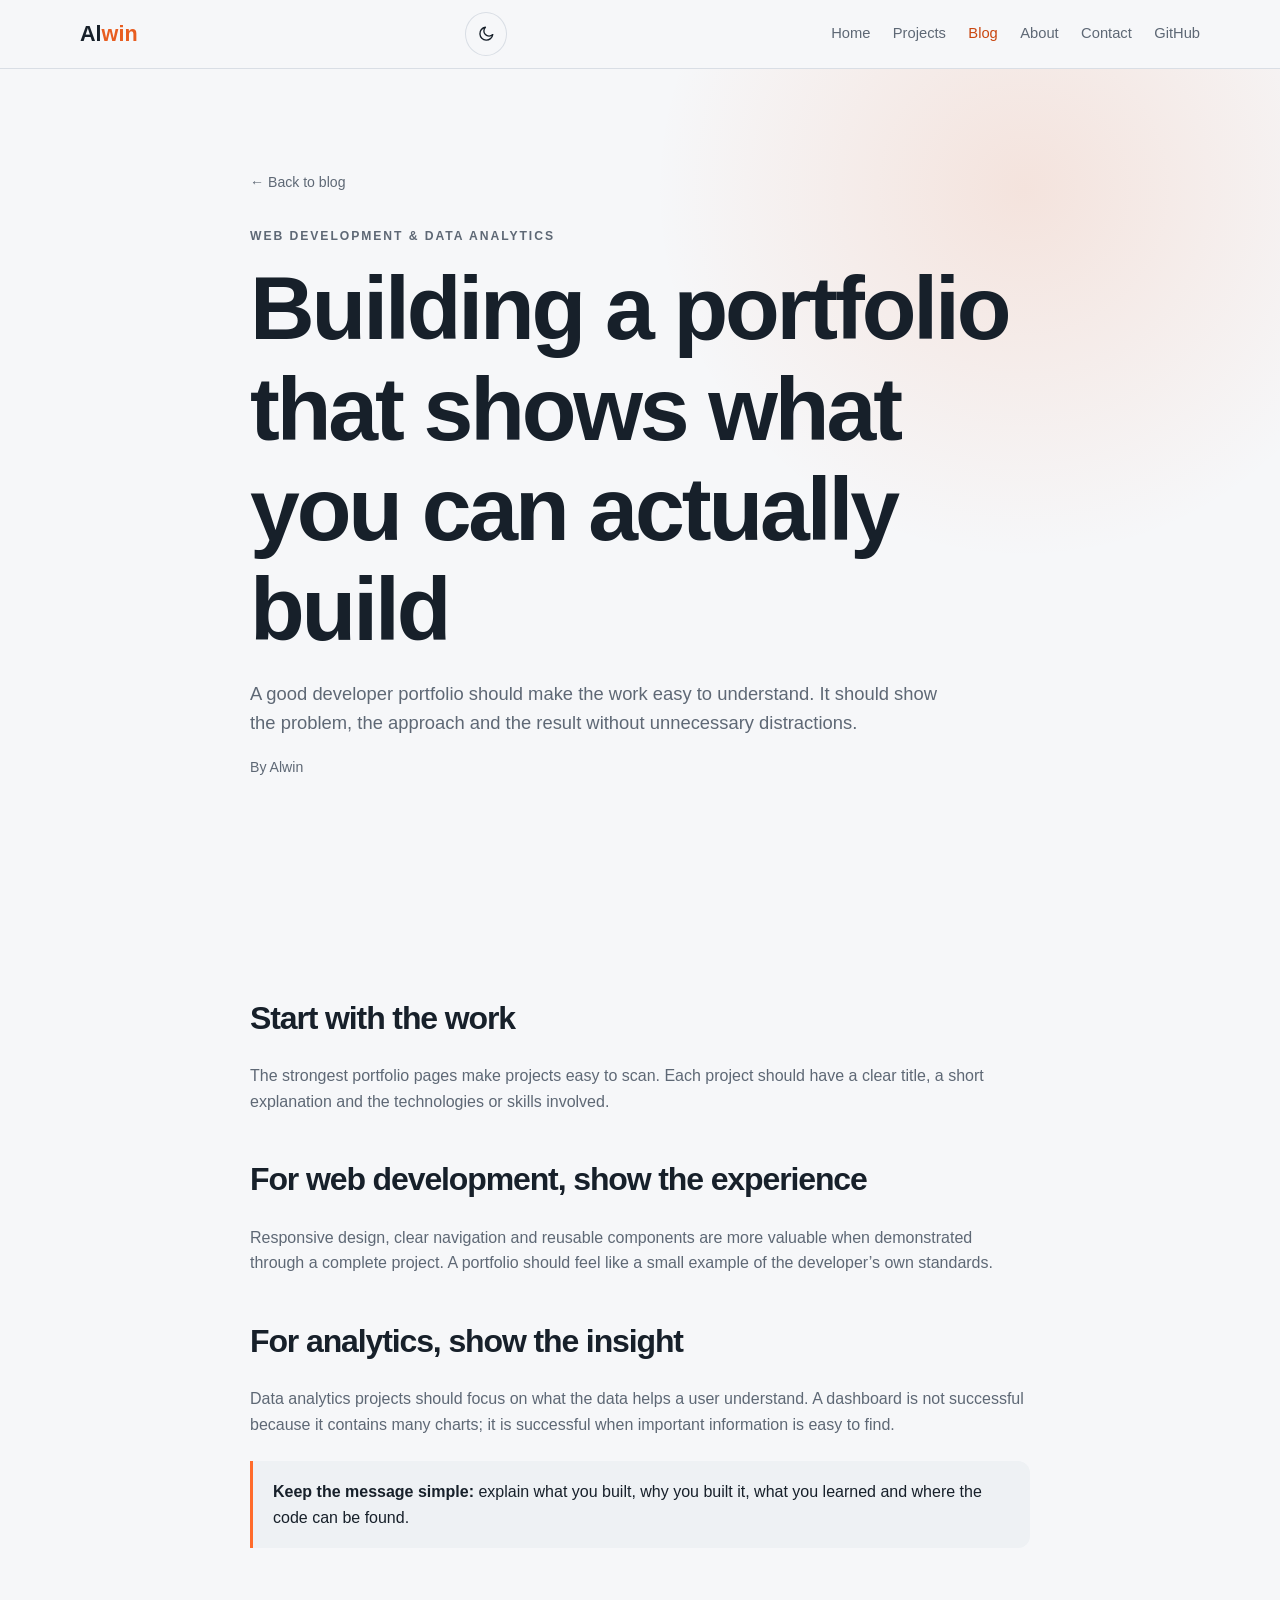
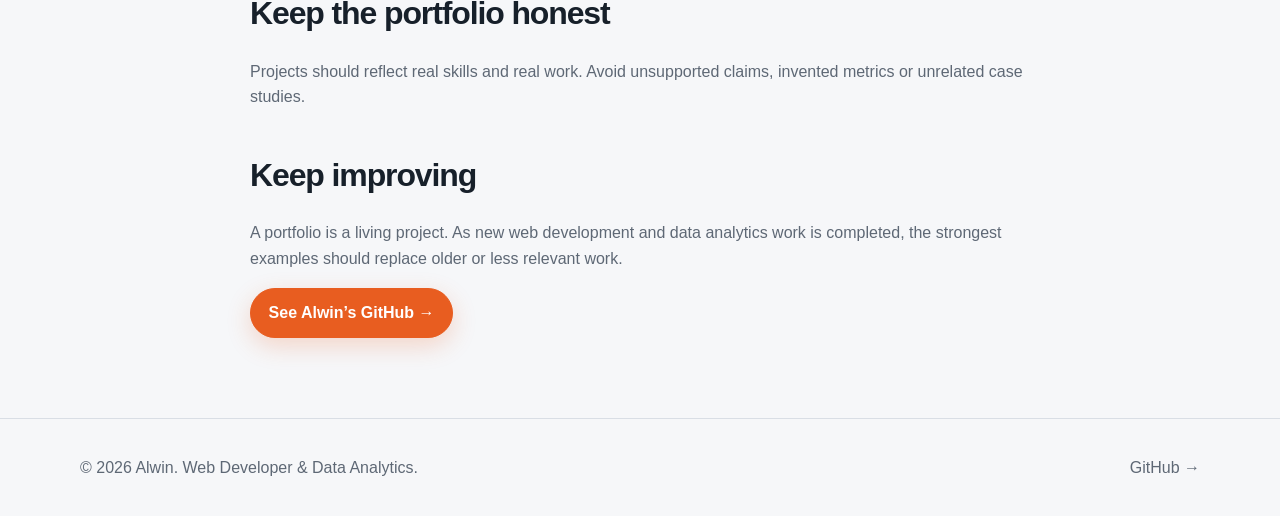
==== blog-article.html @ d564f794 "new files to upload" ====
<!doctype html><html lang="en"><head><meta charset="utf-8"><meta name="viewport" content="width=device-width,initial-scale=1"><meta name="description" content="Building a Portfolio — Alwin — Alwin, Web Developer & Data Analytics"><title>Building a Portfolio — Alwin — Alwin</title><style>*{box-sizing:border-box}html{scroll-behavior:smooth}body{margin:0;font-family:Arial,Helvetica,sans-serif;background:#0b0d10;color:#f4f4f5;line-height:1.6}a{color:inherit;text-decoration:none} .container{width:min(1120px,92%);margin:auto}.nav{position:sticky;top:0;z-index:20;background:rgba(11,13,16,.96);border-bottom:1px solid #20242a}.nav-inner{height:68px;display:flex;align-items:center;justify-content:space-between}.logo{font-weight:800;font-size:1.35rem}.logo span,.eyebrow{color:#ff6b2b}.nav-links{display:flex;gap:1.4rem;font-size:.92rem;color:#b8bdc7}.nav-links a:hover,.nav-links .active{color:#ff8f5c}.btn{display:inline-flex;align-items:center;justify-content:center;gap:.45rem;border-radius:999px;padding:.7rem 1.1rem;font-weight:700;border:1px solid #303640}.btn-primary{background:#ff6b2b;color:#fff;border-color:#ff6b2b}.btn-primary:hover{background:#ff8f5c}.btn-ghost:hover{border-color:#ff6b2b;color:#ff8f5c}.hero{padding:100px 0 80px;background:radial-gradient(circle at 80% 15%,rgba(255,107,43,.14),transparent 30%)}.eyebrow{text-transform:uppercase;letter-spacing:.16em;font-size:.76rem;font-weight:800}h1,h2,h3{line-height:1.12;letter-spacing:-.035em}h1{font-size:clamp(2.8rem,7vw,5.8rem);max-width:900px;margin:.6rem 0 1.2rem}h2{font-size:clamp(2rem,4vw,3.3rem)}h3{font-size:1.25rem}.lead{font-size:1.15rem;color:#aeb4be;max-width:700px}.section{padding:80px 0}.section-alt{background:#111419}.grid{display:grid;gap:1.2rem}.grid-2{grid-template-columns:repeat(2,minmax(0,1fr))}.grid-3{grid-template-columns:repeat(3,minmax(0,1fr))}.card{background:#12161b;border:1px solid #252b33;border-radius:18px;padding:24px}.card:hover{border-color:#ff6b2b}.tags{display:flex;flex-wrap:wrap;gap:.45rem;margin:1rem 0}.tag{font-size:.76rem;color:#c7cbd2;background:#1a1f26;border:1px solid #2b323b;padding:.35rem .65rem;border-radius:999px}.project-card{padding:0;overflow:hidden}.project-card .content{padding:22px}.project-art{height:190px;background:linear-gradient(135deg,#171b21,#242a33);display:flex;align-items:center;justify-content:center;color:#ff8f5c;font-weight:800;letter-spacing:.08em;text-transform:uppercase}.muted{color:#9299a4}.small{font-size:.88rem}.two-col{display:grid;grid-template-columns:1.2fr .8fr;gap:2rem}.kpis{display:grid;grid-template-columns:repeat(3,1fr);gap:1rem}.kpi{padding:18px;border-left:3px solid #ff6b2b;background:#171b21;border-radius:10px}.kpi strong{display:block;font-size:1.7rem}.article{max-width:780px;margin:auto}.article h2{font-size:2rem;margin-top:3rem}.article p,.article li{color:#b7bdc6}.article li{margin:.5rem 0}.callout{border-left:3px solid #ff6b2b;background:#171b21;padding:18px 20px;border-radius:0 12px 12px 0;margin:1.5rem 0}footer{padding:36px 0;border-top:1px solid #20242a;color:#8f96a1}.footer-inner{display:flex;justify-content:space-between;gap:1rem;align-items:center}.mobile-only{display:none}@media(max-width:800px){.nav-links{display:none}.mobile-only{display:inline-flex}.grid-2,.grid-3,.two-col{grid-template-columns:1fr}.kpis{grid-template-columns:1fr}.hero{padding:75px 0 55px}.section{padding:60px 0}.footer-inner{flex-direction:column;align-items:flex-start}}
:root{
  --bg:#f6f7f9;
  --surface:#ffffff;
  --surface-2:#eef1f4;
  --text:#17202a;
  --muted:#5e6875;
  --border:#d9dee5;
  --nav:rgba(246,247,249,.94);
  --accent:#e85d20;
  --accent-strong:#c9460f;
  --accent-soft:#fff1ea;
  --shadow:0 18px 50px rgba(20,30,40,.08);
}
html[data-theme="dark"]{
  --bg:#0b0d10;
  --surface:#12161b;
  --surface-2:#171b21;
  --text:#f4f4f5;
  --muted:#9299a4;
  --border:#252b33;
  --nav:rgba(11,13,16,.94);
  --accent:#ff6b2b;
  --accent-strong:#ff8f5c;
  --accent-soft:rgba(255,107,43,.12);
  --shadow:0 20px 60px rgba(0,0,0,.28);
}
body{background:var(--bg);color:var(--text);}
.nav{background:var(--nav);border-bottom-color:var(--border);backdrop-filter:blur(14px);}
.nav-links{color:var(--muted);}
.nav-links a:hover,.nav-links .active{color:var(--accent-strong);}
.logo span,.eyebrow{color:var(--accent);}
.btn{background:transparent;color:var(--text);border-color:var(--border);transition:all .2s ease;}
.btn-primary{background:var(--accent);color:#fff;border-color:var(--accent);box-shadow:0 8px 24px color-mix(in srgb,var(--accent) 22%,transparent);}
.btn-primary:hover{background:var(--accent-strong);border-color:var(--accent-strong);transform:translateY(-1px);}
.btn-ghost:hover{border-color:var(--accent);color:var(--accent-strong);background:var(--accent-soft);}
.hero{background:radial-gradient(circle at 80% 15%,color-mix(in srgb,var(--accent) 13%,transparent),transparent 30%);}
.section-alt{background:var(--surface-2);}
.card{background:var(--surface);border-color:var(--border);box-shadow:var(--shadow);}
.card:hover{border-color:var(--accent);}
.tag{color:var(--muted);background:var(--surface-2);border-color:var(--border);}
.project-art{background:linear-gradient(135deg,var(--surface-2),var(--surface));color:var(--accent-strong);border-bottom:1px solid var(--border);}
.muted,.article p,.article li{color:var(--muted);}
.kpi,.callout{background:var(--surface-2);}
footer{border-top-color:var(--border);color:var(--muted);}
.theme-toggle{width:42px;height:42px;padding:0;border-radius:50%;display:inline-flex;align-items:center;justify-content:center;margin-left:.2rem;position:relative;}
.theme-toggle svg{width:18px;height:18px;transition:transform .25s ease,opacity .2s ease;}
.theme-toggle:hover svg{transform:rotate(12deg) scale(1.05);}
.theme-toggle .sun{display:none;}
html[data-theme="dark"] .theme-toggle .sun{display:block;}
html[data-theme="dark"] .theme-toggle .moon{display:none;}
html[data-theme="light"] .theme-toggle .moon{display:block;}
@media(max-width:800px){.theme-toggle{margin-left:auto;margin-right:.4rem;}}

/* Responsive layout enhancements */
img,svg,video,canvas{max-width:100%;height:auto}
button,input,textarea,select{font:inherit}
body{overflow-x:hidden}
.container{width:min(1120px,calc(100% - 48px))}
.nav-inner{gap:.75rem}
.nav-links{align-items:center;flex-wrap:wrap}
.hero .container,.section .container{min-width:0}
.card{min-width:0}
.project-art{min-height:160px}
.article{width:min(780px,100%)}
.article pre,.article table{max-width:100%;overflow:auto}

@media (max-width:1100px){
  .container{width:min(100% - 40px,1000px)}
  .nav-links{gap:1rem}
  .hero{padding:88px 0 68px}
  .section{padding:68px 0}
  h1{font-size:clamp(2.6rem,7vw,5rem)}
  h2{font-size:clamp(1.9rem,4.5vw,3rem)}
}

@media (max-width:900px){
  .container{width:min(100% - 32px,760px)}
  .nav-inner{height:64px}
  .nav-links{display:none}
  .mobile-only{display:inline-flex}
  .theme-toggle{margin-left:auto}
  .hero{padding:76px 0 58px}
  .section{padding:56px 0}
  .grid-3,.grid-2,.two-col{grid-template-columns:1fr}
  .kpis{grid-template-columns:repeat(2,minmax(0,1fr))}
  .footer-inner{flex-direction:column;align-items:flex-start}
  .article h2{font-size:1.75rem}
}

@media (max-width:640px){
  .container{width:calc(100% - 28px)}
  .nav-inner{height:60px}
  .logo{font-size:1.2rem}
  .theme-toggle{width:40px;height:40px}
  .mobile-only{padding:.58rem .8rem}
  .hero{padding:62px 0 46px;background:radial-gradient(circle at 85% 8%,color-mix(in srgb,var(--accent) 12%,transparent),transparent 34%)}
  h1{font-size:clamp(2.15rem,11vw,3.5rem);line-height:1.04}
  h2{font-size:clamp(1.75rem,8vw,2.5rem)}
  h3{font-size:1.12rem}
  .lead{font-size:1rem;line-height:1.65}
  .section{padding:48px 0}
  .card{padding:20px;border-radius:15px}
  .project-card{padding:0}
  .project-card .content{padding:18px}
  .project-art{height:150px;min-height:150px}
  .kpis{grid-template-columns:1fr}
  .kpi{padding:15px}
  .kpi strong{font-size:1.45rem}
  .tags{gap:.35rem}
  .tag{font-size:.72rem;padding:.32rem .55rem}
  .article h2{font-size:1.55rem;margin-top:2.25rem}
  .article p,.article li{font-size:.97rem}
  .btn{width:100%;min-height:46px}
  main a.btn{max-width:100%}
  .hero .container > div[style*="display:flex"]{flex-direction:column;align-items:stretch}
  footer{padding:28px 0}
  .footer-inner{gap:.55rem;font-size:.86rem}
  [data-menu]{width:calc(100% - 28px)!important;margin:0 auto;padding-top:10px!important}
  [data-menu] a{padding:.35rem 0}
}

@media (max-width:420px){
  .container{width:calc(100% - 22px)}
  .hero{padding-top:52px}
  h1{font-size:2.05rem}
  h2{font-size:1.7rem}
  .section{padding:42px 0}
  .card{padding:17px}
  .project-card .content{padding:16px}
  .btn{font-size:.92rem;padding:.65rem .9rem}
  .theme-toggle{width:38px;height:38px}
  .mobile-only{font-size:.86rem}
}


/* Final responsive pass */
html{font-size:16px}
body{min-width:320px}
.container{max-width:1120px}
.nav-inner{flex-wrap:nowrap}
.nav-links a,.btn,.mobile-only,.theme-toggle{touch-action:manipulation}
button,.btn{min-height:44px}
h1,h2,h3,p,a,span{overflow-wrap:anywhere}
.project-art{width:100%}
.grid > *{min-width:0}
.two-col > *, .kpis > *{min-width:0}
.article img{display:block;width:100%;height:auto;border-radius:14px}
@media (max-width:900px){
  .nav-inner{position:relative}
  .nav-links{display:none}
  .mobile-only{display:inline-flex;align-items:center;justify-content:center}
  [data-menu][hidden]{display:none!important}
  [data-menu]:not([hidden]){display:flex!important}
}
@media (max-width:640px){
  .nav-inner{gap:.5rem}
  .nav-inner .theme-toggle{margin-left:auto}
  .mobile-only{min-width:64px}
  [data-menu]{border-top:1px solid var(--border);display:flex;align-items:center}
  [data-menu] a{font-size:.95rem;min-height:42px;display:inline-flex;align-items:center}
  .hero .container>div[style*="display:flex"]{gap:.65rem!important}
  .hero .container>div[style*="display:flex"] .btn{width:100%;}
  .section .grid,.section-alt .grid{gap:1rem}
  .lead{max-width:none}
}
@media (min-width:901px){
  [data-menu]{display:none!important}
}
@media (prefers-reduced-motion:reduce){
  *,*::before,*::after{scroll-behavior:auto!important;transition:none!important;animation:none!important}
}

</style></head><body>
<header class="nav"><div class="container nav-inner"><a class="logo" href="index.html">Al<span>win</span></a><button class="btn btn-ghost theme-toggle" data-theme-toggle type="button" aria-label="Switch to dark theme" title="Switch theme"><svg class="moon" viewBox="0 0 24 24" fill="none" stroke="currentColor" stroke-width="1.8" aria-hidden="true"><path stroke-linecap="round" stroke-linejoin="round" d="M21 12.8A8.6 8.6 0 1111.2 3 6.8 6.8 0 0021 12.8z"/></svg><svg class="sun" viewBox="0 0 24 24" fill="none" stroke="currentColor" stroke-width="1.8" aria-hidden="true"><circle cx="12" cy="12" r="3.5"/><path stroke-linecap="round" d="M12 2.5v2M12 19.5v2M4.6 4.6L6 6M18 18l1.4 1.4M2.5 12h2M19.5 12h2M4.6 19.4L6 18M18 6l1.4-1.4"/></svg></button><button class="btn btn-ghost mobile-only" data-menu-toggle type="button" aria-controls="mobile-menu" aria-expanded="false">Menu</button><nav class="nav-links"><a class="" href="index.html">Home</a><a class="" href="projects.html">Projects</a><a class="active" href="blog.html">Blog</a><a href="index.html#about">About</a><a href="index.html#contact">Contact</a><a href="https://github.com/alwin-codexstar" target="_blank" rel="noopener noreferrer">GitHub</a></nav></div><nav class="container" id="mobile-menu" data-menu hidden style="padding:12px 0 18px;gap:1rem;flex-wrap:wrap"><a href="index.html">Home</a><a href="projects.html">Projects</a><a href="blog.html">Blog</a><a href="index.html#about">About</a><a href="index.html#contact">Contact</a><a href="https://github.com/alwin-codexstar" target="_blank" rel="noopener noreferrer">GitHub</a></nav></header>
<main><section class="hero"><div class="container article"><a class="small muted" href="blog.html">← Back to blog</a><p class="eyebrow" style="margin-top:2rem">Web Development & Data Analytics</p><h1>Building a portfolio that shows what you can actually build</h1><p class="lead">A good developer portfolio should make the work easy to understand. It should show the problem, the approach and the result without unnecessary distractions.</p><p class="small muted">By Alwin</p></div></section><section class="section"><article class="article"><h2>Start with the work</h2><p>The strongest portfolio pages make projects easy to scan. Each project should have a clear title, a short explanation and the technologies or skills involved.</p><h2>For web development, show the experience</h2><p>Responsive design, clear navigation and reusable components are more valuable when demonstrated through a complete project. A portfolio should feel like a small example of the developer’s own standards.</p><h2>For analytics, show the insight</h2><p>Data analytics projects should focus on what the data helps a user understand. A dashboard is not successful because it contains many charts; it is successful when important information is easy to find.</p><div class="callout"><strong>Keep the message simple:</strong> explain what you built, why you built it, what you learned and where the code can be found.</div><h2>Keep the portfolio honest</h2><p>Projects should reflect real skills and real work. Avoid unsupported claims, invented metrics or unrelated case studies.</p><h2>Keep improving</h2><p>A portfolio is a living project. As new web development and data analytics work is completed, the strongest examples should replace older or less relevant work.</p><a class="btn btn-primary" href="https://github.com/alwin-codexstar" target="_blank" rel="noopener noreferrer">See Alwin’s GitHub →</a></article></section></main><footer><div class="container footer-inner"><span>© <span data-year></span> Alwin. Web Developer &amp; Data Analytics.</span><a href="https://github.com/alwin-codexstar" target="_blank" rel="noopener noreferrer">GitHub →</a></div></footer><script>document.addEventListener('DOMContentLoaded',()=>{const root=document.documentElement;const saved=localStorage.getItem('alwin-theme');const initial=saved||'light';root.setAttribute('data-theme',initial);const t=document.querySelector('[data-theme-toggle]');const setTheme=theme=>{root.setAttribute('data-theme',theme);localStorage.setItem('alwin-theme',theme);if(t){const dark=theme==='dark';t.setAttribute('aria-label',dark?'Switch to light theme':'Switch to dark theme');t.setAttribute('title',dark?'Switch to light theme':'Switch to dark theme');}};if(t)t.addEventListener('click',()=>setTheme(root.getAttribute('data-theme')==='dark'?'light':'dark'));const m=document.querySelector('[data-menu]'),b=document.querySelector('[data-menu-toggle]');if(m&&b){b.setAttribute('aria-expanded','false');b.addEventListener('click',()=>{m.hidden=!m.hidden;b.setAttribute('aria-expanded',String(!m.hidden));});m.querySelectorAll('a').forEach(link=>link.addEventListener('click',()=>{m.hidden=true;b.setAttribute('aria-expanded','false');}));}document.querySelectorAll('[data-year]').forEach(e=>e.textContent=new Date().getFullYear());});</script></body></html>
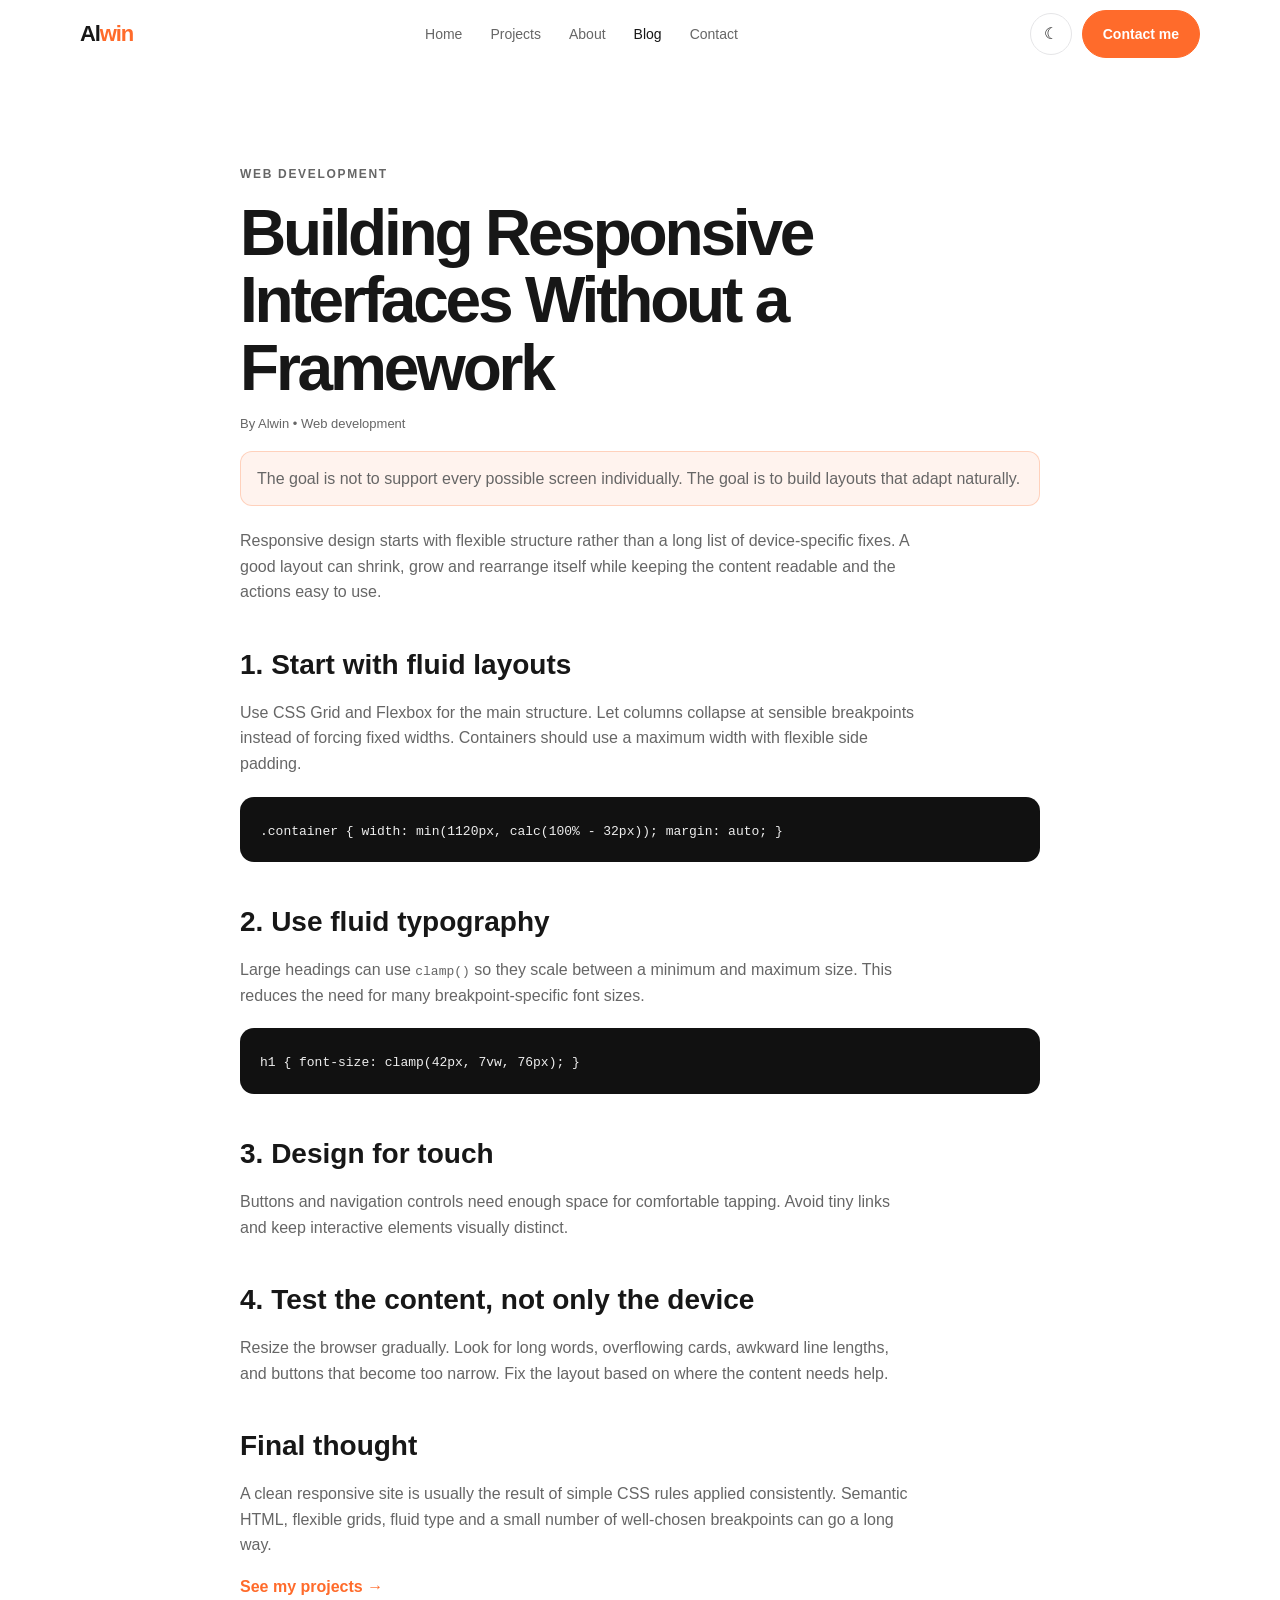
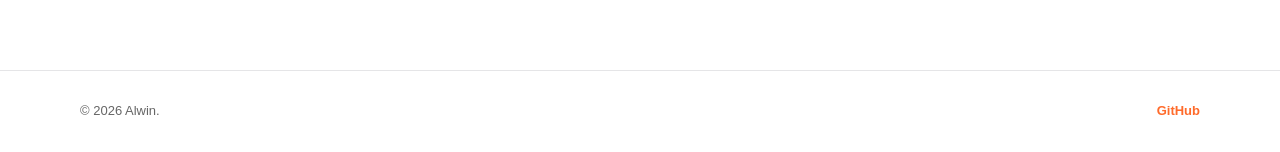
==== commit 8b763540: "replace existing files" ====
--- a/blog-article.html
+++ b/blog-article.html
@@ -1,176 +1 @@
-<!doctype html><html lang="en"><head><meta charset="utf-8"><meta name="viewport" content="width=device-width,initial-scale=1"><meta name="description" content="Building a Portfolio — Alwin — Alwin, Web Developer & Data Analytics"><title>Building a Portfolio — Alwin — Alwin</title><style>*{box-sizing:border-box}html{scroll-behavior:smooth}body{margin:0;font-family:Arial,Helvetica,sans-serif;background:#0b0d10;color:#f4f4f5;line-height:1.6}a{color:inherit;text-decoration:none} .container{width:min(1120px,92%);margin:auto}.nav{position:sticky;top:0;z-index:20;background:rgba(11,13,16,.96);border-bottom:1px solid #20242a}.nav-inner{height:68px;display:flex;align-items:center;justify-content:space-between}.logo{font-weight:800;font-size:1.35rem}.logo span,.eyebrow{color:#ff6b2b}.nav-links{display:flex;gap:1.4rem;font-size:.92rem;color:#b8bdc7}.nav-links a:hover,.nav-links .active{color:#ff8f5c}.btn{display:inline-flex;align-items:center;justify-content:center;gap:.45rem;border-radius:999px;padding:.7rem 1.1rem;font-weight:700;border:1px solid #303640}.btn-primary{background:#ff6b2b;color:#fff;border-color:#ff6b2b}.btn-primary:hover{background:#ff8f5c}.btn-ghost:hover{border-color:#ff6b2b;color:#ff8f5c}.hero{padding:100px 0 80px;background:radial-gradient(circle at 80% 15%,rgba(255,107,43,.14),transparent 30%)}.eyebrow{text-transform:uppercase;letter-spacing:.16em;font-size:.76rem;font-weight:800}h1,h2,h3{line-height:1.12;letter-spacing:-.035em}h1{font-size:clamp(2.8rem,7vw,5.8rem);max-width:900px;margin:.6rem 0 1.2rem}h2{font-size:clamp(2rem,4vw,3.3rem)}h3{font-size:1.25rem}.lead{font-size:1.15rem;color:#aeb4be;max-width:700px}.section{padding:80px 0}.section-alt{background:#111419}.grid{display:grid;gap:1.2rem}.grid-2{grid-template-columns:repeat(2,minmax(0,1fr))}.grid-3{grid-template-columns:repeat(3,minmax(0,1fr))}.card{background:#12161b;border:1px solid #252b33;border-radius:18px;padding:24px}.card:hover{border-color:#ff6b2b}.tags{display:flex;flex-wrap:wrap;gap:.45rem;margin:1rem 0}.tag{font-size:.76rem;color:#c7cbd2;background:#1a1f26;border:1px solid #2b323b;padding:.35rem .65rem;border-radius:999px}.project-card{padding:0;overflow:hidden}.project-card .content{padding:22px}.project-art{height:190px;background:linear-gradient(135deg,#171b21,#242a33);display:flex;align-items:center;justify-content:center;color:#ff8f5c;font-weight:800;letter-spacing:.08em;text-transform:uppercase}.muted{color:#9299a4}.small{font-size:.88rem}.two-col{display:grid;grid-template-columns:1.2fr .8fr;gap:2rem}.kpis{display:grid;grid-template-columns:repeat(3,1fr);gap:1rem}.kpi{padding:18px;border-left:3px solid #ff6b2b;background:#171b21;border-radius:10px}.kpi strong{display:block;font-size:1.7rem}.article{max-width:780px;margin:auto}.article h2{font-size:2rem;margin-top:3rem}.article p,.article li{color:#b7bdc6}.article li{margin:.5rem 0}.callout{border-left:3px solid #ff6b2b;background:#171b21;padding:18px 20px;border-radius:0 12px 12px 0;margin:1.5rem 0}footer{padding:36px 0;border-top:1px solid #20242a;color:#8f96a1}.footer-inner{display:flex;justify-content:space-between;gap:1rem;align-items:center}.mobile-only{display:none}@media(max-width:800px){.nav-links{display:none}.mobile-only{display:inline-flex}.grid-2,.grid-3,.two-col{grid-template-columns:1fr}.kpis{grid-template-columns:1fr}.hero{padding:75px 0 55px}.section{padding:60px 0}.footer-inner{flex-direction:column;align-items:flex-start}}
-:root{
-  --bg:#f6f7f9;
-  --surface:#ffffff;
-  --surface-2:#eef1f4;
-  --text:#17202a;
-  --muted:#5e6875;
-  --border:#d9dee5;
-  --nav:rgba(246,247,249,.94);
-  --accent:#e85d20;
-  --accent-strong:#c9460f;
-  --accent-soft:#fff1ea;
-  --shadow:0 18px 50px rgba(20,30,40,.08);
-}
-html[data-theme="dark"]{
-  --bg:#0b0d10;
-  --surface:#12161b;
-  --surface-2:#171b21;
-  --text:#f4f4f5;
-  --muted:#9299a4;
-  --border:#252b33;
-  --nav:rgba(11,13,16,.94);
-  --accent:#ff6b2b;
-  --accent-strong:#ff8f5c;
-  --accent-soft:rgba(255,107,43,.12);
-  --shadow:0 20px 60px rgba(0,0,0,.28);
-}
-body{background:var(--bg);color:var(--text);}
-.nav{background:var(--nav);border-bottom-color:var(--border);backdrop-filter:blur(14px);}
-.nav-links{color:var(--muted);}
-.nav-links a:hover,.nav-links .active{color:var(--accent-strong);}
-.logo span,.eyebrow{color:var(--accent);}
-.btn{background:transparent;color:var(--text);border-color:var(--border);transition:all .2s ease;}
-.btn-primary{background:var(--accent);color:#fff;border-color:var(--accent);box-shadow:0 8px 24px color-mix(in srgb,var(--accent) 22%,transparent);}
-.btn-primary:hover{background:var(--accent-strong);border-color:var(--accent-strong);transform:translateY(-1px);}
-.btn-ghost:hover{border-color:var(--accent);color:var(--accent-strong);background:var(--accent-soft);}
-.hero{background:radial-gradient(circle at 80% 15%,color-mix(in srgb,var(--accent) 13%,transparent),transparent 30%);}
-.section-alt{background:var(--surface-2);}
-.card{background:var(--surface);border-color:var(--border);box-shadow:var(--shadow);}
-.card:hover{border-color:var(--accent);}
-.tag{color:var(--muted);background:var(--surface-2);border-color:var(--border);}
-.project-art{background:linear-gradient(135deg,var(--surface-2),var(--surface));color:var(--accent-strong);border-bottom:1px solid var(--border);}
-.muted,.article p,.article li{color:var(--muted);}
-.kpi,.callout{background:var(--surface-2);}
-footer{border-top-color:var(--border);color:var(--muted);}
-.theme-toggle{width:42px;height:42px;padding:0;border-radius:50%;display:inline-flex;align-items:center;justify-content:center;margin-left:.2rem;position:relative;}
-.theme-toggle svg{width:18px;height:18px;transition:transform .25s ease,opacity .2s ease;}
-.theme-toggle:hover svg{transform:rotate(12deg) scale(1.05);}
-.theme-toggle .sun{display:none;}
-html[data-theme="dark"] .theme-toggle .sun{display:block;}
-html[data-theme="dark"] .theme-toggle .moon{display:none;}
-html[data-theme="light"] .theme-toggle .moon{display:block;}
-@media(max-width:800px){.theme-toggle{margin-left:auto;margin-right:.4rem;}}
-
-/* Responsive layout enhancements */
-img,svg,video,canvas{max-width:100%;height:auto}
-button,input,textarea,select{font:inherit}
-body{overflow-x:hidden}
-.container{width:min(1120px,calc(100% - 48px))}
-.nav-inner{gap:.75rem}
-.nav-links{align-items:center;flex-wrap:wrap}
-.hero .container,.section .container{min-width:0}
-.card{min-width:0}
-.project-art{min-height:160px}
-.article{width:min(780px,100%)}
-.article pre,.article table{max-width:100%;overflow:auto}
-
-@media (max-width:1100px){
-  .container{width:min(100% - 40px,1000px)}
-  .nav-links{gap:1rem}
-  .hero{padding:88px 0 68px}
-  .section{padding:68px 0}
-  h1{font-size:clamp(2.6rem,7vw,5rem)}
-  h2{font-size:clamp(1.9rem,4.5vw,3rem)}
-}
-
-@media (max-width:900px){
-  .container{width:min(100% - 32px,760px)}
-  .nav-inner{height:64px}
-  .nav-links{display:none}
-  .mobile-only{display:inline-flex}
-  .theme-toggle{margin-left:auto}
-  .hero{padding:76px 0 58px}
-  .section{padding:56px 0}
-  .grid-3,.grid-2,.two-col{grid-template-columns:1fr}
-  .kpis{grid-template-columns:repeat(2,minmax(0,1fr))}
-  .footer-inner{flex-direction:column;align-items:flex-start}
-  .article h2{font-size:1.75rem}
-}
-
-@media (max-width:640px){
-  .container{width:calc(100% - 28px)}
-  .nav-inner{height:60px}
-  .logo{font-size:1.2rem}
-  .theme-toggle{width:40px;height:40px}
-  .mobile-only{padding:.58rem .8rem}
-  .hero{padding:62px 0 46px;background:radial-gradient(circle at 85% 8%,color-mix(in srgb,var(--accent) 12%,transparent),transparent 34%)}
-  h1{font-size:clamp(2.15rem,11vw,3.5rem);line-height:1.04}
-  h2{font-size:clamp(1.75rem,8vw,2.5rem)}
-  h3{font-size:1.12rem}
-  .lead{font-size:1rem;line-height:1.65}
-  .section{padding:48px 0}
-  .card{padding:20px;border-radius:15px}
-  .project-card{padding:0}
-  .project-card .content{padding:18px}
-  .project-art{height:150px;min-height:150px}
-  .kpis{grid-template-columns:1fr}
-  .kpi{padding:15px}
-  .kpi strong{font-size:1.45rem}
-  .tags{gap:.35rem}
-  .tag{font-size:.72rem;padding:.32rem .55rem}
-  .article h2{font-size:1.55rem;margin-top:2.25rem}
-  .article p,.article li{font-size:.97rem}
-  .btn{width:100%;min-height:46px}
-  main a.btn{max-width:100%}
-  .hero .container > div[style*="display:flex"]{flex-direction:column;align-items:stretch}
-  footer{padding:28px 0}
-  .footer-inner{gap:.55rem;font-size:.86rem}
-  [data-menu]{width:calc(100% - 28px)!important;margin:0 auto;padding-top:10px!important}
-  [data-menu] a{padding:.35rem 0}
-}
-
-@media (max-width:420px){
-  .container{width:calc(100% - 22px)}
-  .hero{padding-top:52px}
-  h1{font-size:2.05rem}
-  h2{font-size:1.7rem}
-  .section{padding:42px 0}
-  .card{padding:17px}
-  .project-card .content{padding:16px}
-  .btn{font-size:.92rem;padding:.65rem .9rem}
-  .theme-toggle{width:38px;height:38px}
-  .mobile-only{font-size:.86rem}
-}
-
-
-/* Final responsive pass */
-html{font-size:16px}
-body{min-width:320px}
-.container{max-width:1120px}
-.nav-inner{flex-wrap:nowrap}
-.nav-links a,.btn,.mobile-only,.theme-toggle{touch-action:manipulation}
-button,.btn{min-height:44px}
-h1,h2,h3,p,a,span{overflow-wrap:anywhere}
-.project-art{width:100%}
-.grid > *{min-width:0}
-.two-col > *, .kpis > *{min-width:0}
-.article img{display:block;width:100%;height:auto;border-radius:14px}
-@media (max-width:900px){
-  .nav-inner{position:relative}
-  .nav-links{display:none}
-  .mobile-only{display:inline-flex;align-items:center;justify-content:center}
-  [data-menu][hidden]{display:none!important}
-  [data-menu]:not([hidden]){display:flex!important}
-}
-@media (max-width:640px){
-  .nav-inner{gap:.5rem}
-  .nav-inner .theme-toggle{margin-left:auto}
-  .mobile-only{min-width:64px}
-  [data-menu]{border-top:1px solid var(--border);display:flex;align-items:center}
-  [data-menu] a{font-size:.95rem;min-height:42px;display:inline-flex;align-items:center}
-  .hero .container>div[style*="display:flex"]{gap:.65rem!important}
-  .hero .container>div[style*="display:flex"] .btn{width:100%;}
-  .section .grid,.section-alt .grid{gap:1rem}
-  .lead{max-width:none}
-}
-@media (min-width:901px){
-  [data-menu]{display:none!important}
-}
-@media (prefers-reduced-motion:reduce){
-  *,*::before,*::after{scroll-behavior:auto!important;transition:none!important;animation:none!important}
-}
-
-</style></head><body>
-<header class="nav"><div class="container nav-inner"><a class="logo" href="index.html">Al<span>win</span></a><button class="btn btn-ghost theme-toggle" data-theme-toggle type="button" aria-label="Switch to dark theme" title="Switch theme"><svg class="moon" viewBox="0 0 24 24" fill="none" stroke="currentColor" stroke-width="1.8" aria-hidden="true"><path stroke-linecap="round" stroke-linejoin="round" d="M21 12.8A8.6 8.6 0 1111.2 3 6.8 6.8 0 0021 12.8z"/></svg><svg class="sun" viewBox="0 0 24 24" fill="none" stroke="currentColor" stroke-width="1.8" aria-hidden="true"><circle cx="12" cy="12" r="3.5"/><path stroke-linecap="round" d="M12 2.5v2M12 19.5v2M4.6 4.6L6 6M18 18l1.4 1.4M2.5 12h2M19.5 12h2M4.6 19.4L6 18M18 6l1.4-1.4"/></svg></button><button class="btn btn-ghost mobile-only" data-menu-toggle type="button" aria-controls="mobile-menu" aria-expanded="false">Menu</button><nav class="nav-links"><a class="" href="index.html">Home</a><a class="" href="projects.html">Projects</a><a class="active" href="blog.html">Blog</a><a href="index.html#about">About</a><a href="index.html#contact">Contact</a><a href="https://github.com/alwin-codexstar" target="_blank" rel="noopener noreferrer">GitHub</a></nav></div><nav class="container" id="mobile-menu" data-menu hidden style="padding:12px 0 18px;gap:1rem;flex-wrap:wrap"><a href="index.html">Home</a><a href="projects.html">Projects</a><a href="blog.html">Blog</a><a href="index.html#about">About</a><a href="index.html#contact">Contact</a><a href="https://github.com/alwin-codexstar" target="_blank" rel="noopener noreferrer">GitHub</a></nav></header>
-<main><section class="hero"><div class="container article"><a class="small muted" href="blog.html">← Back to blog</a><p class="eyebrow" style="margin-top:2rem">Web Development & Data Analytics</p><h1>Building a portfolio that shows what you can actually build</h1><p class="lead">A good developer portfolio should make the work easy to understand. It should show the problem, the approach and the result without unnecessary distractions.</p><p class="small muted">By Alwin</p></div></section><section class="section"><article class="article"><h2>Start with the work</h2><p>The strongest portfolio pages make projects easy to scan. Each project should have a clear title, a short explanation and the technologies or skills involved.</p><h2>For web development, show the experience</h2><p>Responsive design, clear navigation and reusable components are more valuable when demonstrated through a complete project. A portfolio should feel like a small example of the developer’s own standards.</p><h2>For analytics, show the insight</h2><p>Data analytics projects should focus on what the data helps a user understand. A dashboard is not successful because it contains many charts; it is successful when important information is easy to find.</p><div class="callout"><strong>Keep the message simple:</strong> explain what you built, why you built it, what you learned and where the code can be found.</div><h2>Keep the portfolio honest</h2><p>Projects should reflect real skills and real work. Avoid unsupported claims, invented metrics or unrelated case studies.</p><h2>Keep improving</h2><p>A portfolio is a living project. As new web development and data analytics work is completed, the strongest examples should replace older or less relevant work.</p><a class="btn btn-primary" href="https://github.com/alwin-codexstar" target="_blank" rel="noopener noreferrer">See Alwin’s GitHub →</a></article></section></main><footer><div class="container footer-inner"><span>© <span data-year></span> Alwin. Web Developer &amp; Data Analytics.</span><a href="https://github.com/alwin-codexstar" target="_blank" rel="noopener noreferrer">GitHub →</a></div></footer><script>document.addEventListener('DOMContentLoaded',()=>{const root=document.documentElement;const saved=localStorage.getItem('alwin-theme');const initial=saved||'light';root.setAttribute('data-theme',initial);const t=document.querySelector('[data-theme-toggle]');const setTheme=theme=>{root.setAttribute('data-theme',theme);localStorage.setItem('alwin-theme',theme);if(t){const dark=theme==='dark';t.setAttribute('aria-label',dark?'Switch to light theme':'Switch to dark theme');t.setAttribute('title',dark?'Switch to light theme':'Switch to dark theme');}};if(t)t.addEventListener('click',()=>setTheme(root.getAttribute('data-theme')==='dark'?'light':'dark'));const m=document.querySelector('[data-menu]'),b=document.querySelector('[data-menu-toggle]');if(m&&b){b.setAttribute('aria-expanded','false');b.addEventListener('click',()=>{m.hidden=!m.hidden;b.setAttribute('aria-expanded',String(!m.hidden));});m.querySelectorAll('a').forEach(link=>link.addEventListener('click',()=>{m.hidden=true;b.setAttribute('aria-expanded','false');}));}document.querySelectorAll('[data-year]').forEach(e=>e.textContent=new Date().getFullYear());});</script></body></html>+<!doctype html><html lang="en"><head><meta charset="utf-8"><meta name="viewport" content="width=device-width,initial-scale=1"><meta name="description" content="Alwin — Building responsive interfaces without a framework"><title>Building Responsive Interfaces — Alwin</title><link rel="stylesheet" href="style.css"></head><body><div class="progress"></div><header class="site-header"><div class="container nav"><a class="brand" href="index.html">Al<span>win</span></a><nav><ul class="nav-links"><li><a href="index.html">Home</a></li><li><a href="projects.html">Projects</a></li><li><a href="index.html#about">About</a></li><li><a class="active" href="blog.html">Blog</a></li><li><a href="index.html#contact">Contact</a></li></ul></nav><div class="nav-actions"><button class="icon-btn" data-theme-toggle>☾</button><a class="btn btn-primary" href="index.html#contact">Contact me</a><button class="menu-btn" data-menu-toggle aria-expanded="false">☰</button></div></div><div class="mobile-nav"><div class="container"><a href="index.html">Home</a><a href="projects.html">Projects</a><a href="index.html#about">About</a><a href="blog.html">Blog</a><a href="index.html#contact">Contact</a></div></div></header><main><section class="page-hero"><div class="container article"><p class="eyebrow">Web Development</p><h1>Building Responsive Interfaces Without a Framework</h1><p class="article-meta">By Alwin • Web development</p><div class="notice">The goal is not to support every possible screen individually. The goal is to build layouts that adapt naturally.</div><article class="article"><p>Responsive design starts with flexible structure rather than a long list of device-specific fixes. A good layout can shrink, grow and rearrange itself while keeping the content readable and the actions easy to use.</p><h2>1. Start with fluid layouts</h2><p>Use CSS Grid and Flexbox for the main structure. Let columns collapse at sensible breakpoints instead of forcing fixed widths. Containers should use a maximum width with flexible side padding.</p><div class="code"><code>.container { width: min(1120px, calc(100% - 32px)); margin: auto; }</code></div><h2>2. Use fluid typography</h2><p>Large headings can use <code>clamp()</code> so they scale between a minimum and maximum size. This reduces the need for many breakpoint-specific font sizes.</p><div class="code"><code>h1 { font-size: clamp(42px, 7vw, 76px); }</code></div><h2>3. Design for touch</h2><p>Buttons and navigation controls need enough space for comfortable tapping. Avoid tiny links and keep interactive elements visually distinct.</p><h2>4. Test the content, not only the device</h2><p>Resize the browser gradually. Look for long words, overflowing cards, awkward line lengths, and buttons that become too narrow. Fix the layout based on where the content needs help.</p><h2>Final thought</h2><p>A clean responsive site is usually the result of simple CSS rules applied consistently. Semantic HTML, flexible grids, fluid type and a small number of well-chosen breakpoints can go a long way.</p><p><a class="github" href="projects.html">See my projects →</a></p></article></div></section></main><footer class="footer"><div class="container footer-row"><span>© <span data-year></span> Alwin.</span><a class="github" href="https://github.com/alwin-codexstar" target="_blank" rel="noopener">GitHub</a></div></footer><script src="script.js"></script></body></html>
--- a/style.css
+++ b/style.css
@@ -0,0 +1,6 @@
+:root{--bg:#fff;--surface:#f7f7f8;--surface2:#fff;--text:#171717;--muted:#666;--border:#e5e5e7;--accent:#ff6b2b;--accent2:#e85a1d;--header:rgba(255,255,255,.88);--shadow:0 12px 35px rgba(0,0,0,.07)}
+[data-theme="dark"]{--bg:#0b0b0d;--surface:#141416;--surface2:#18181b;--text:#f5f5f5;--muted:#a1a1aa;--border:#29292d;--accent:#ff7a3d;--accent2:#ff925f;--header:rgba(11,11,13,.88);--shadow:0 12px 35px rgba(0,0,0,.3)}
+*{box-sizing:border-box;margin:0;padding:0}html{scroll-behavior:smooth;scroll-padding-top:80px}body{font-family:Arial,Helvetica,sans-serif;background:var(--bg);color:var(--text);line-height:1.6;transition:background .25s,color .25s;overflow-x:hidden}a{color:inherit;text-decoration:none}img{max-width:100%;display:block}button,input,textarea{font:inherit}button{cursor:pointer}.container{width:min(1120px,calc(100% - 32px));margin:auto}.skip{position:absolute;left:-9999px}.skip:focus{left:16px;top:16px;z-index:999;background:var(--bg);padding:10px 14px;border-radius:8px}.site-header{position:fixed;top:0;left:0;right:0;z-index:100;background:var(--header);backdrop-filter:blur(14px);border-bottom:1px solid transparent}.site-header.scrolled{border-color:var(--border);box-shadow:0 5px 20px rgba(0,0,0,.04)}.nav{height:68px;display:flex;align-items:center;justify-content:space-between;gap:20px}.brand{font-size:22px;font-weight:800;letter-spacing:-.05em}.brand span,.accent{color:var(--accent)}.nav-links{display:flex;gap:28px;align-items:center;list-style:none;font-size:14px;color:var(--muted)}.nav-links a:hover,.nav-links a.active{color:var(--text)}.nav-actions{display:flex;align-items:center;gap:10px}.icon-btn,.menu-btn{width:42px;height:42px;border:1px solid var(--border);background:var(--surface2);color:var(--text);border-radius:50%;display:grid;place-items:center}.icon-btn:hover,.menu-btn:hover{border-color:var(--accent);color:var(--accent)}.menu-btn{display:none}.theme-icon{font-size:18px}.btn{display:inline-flex;align-items:center;justify-content:center;gap:8px;padding:12px 20px;border-radius:999px;border:1px solid var(--border);font-weight:700;font-size:14px;transition:.2s}.btn-primary{background:var(--accent);color:#fff;border-color:var(--accent)}.btn-primary:hover{background:var(--accent2);transform:translateY(-1px)}.btn-secondary:hover{border-color:var(--accent);color:var(--accent)}.mobile-nav{display:none;border-top:1px solid var(--border);background:var(--bg);padding:14px 16px}.mobile-nav.open{display:block}.mobile-nav a{display:block;padding:12px 4px;color:var(--muted)}.mobile-nav a:hover{color:var(--accent)}main{padding-top:68px}.hero{min-height:calc(100vh - 68px);display:grid;place-items:center;padding:72px 0;position:relative}.hero-grid{display:grid;grid-template-columns:1.1fr .9fr;gap:60px;align-items:center}.eyebrow{text-transform:uppercase;letter-spacing:.14em;font-size:12px;font-weight:800;color:var(--accent);margin-bottom:14px}.hero h1{font-size:clamp(42px,7vw,76px);line-height:1.02;letter-spacing:-.055em;margin-bottom:22px}.hero p.lead{font-size:clamp(17px,2vw,20px);color:var(--muted);max-width:650px;margin-bottom:30px}.actions{display:flex;flex-wrap:wrap;gap:12px}.stats{display:flex;gap:34px;flex-wrap:wrap;margin-top:38px;padding-top:24px;border-top:1px solid var(--border)}.stat strong{display:block;font-size:27px}.stat span{font-size:12px;color:var(--muted)}.hero-card{background:var(--surface);border:1px solid var(--border);border-radius:28px;padding:18px;box-shadow:var(--shadow)}.hero-card img{width:100%;aspect-ratio:1/1;object-fit:cover;border-radius:20px}.hero-card .badge{margin-top:14px;display:inline-flex;padding:8px 12px;border-radius:999px;background:var(--accent);color:#fff;font-size:12px;font-weight:700}section{padding:90px 0}.section-head{margin-bottom:38px}.section-head h2{font-size:clamp(32px,5vw,50px);line-height:1.05;letter-spacing:-.04em;margin-bottom:10px}.section-head p{color:var(--muted);max-width:680px}.surface{background:var(--surface)}.grid-3{display:grid;grid-template-columns:repeat(3,1fr);gap:20px}.grid-2{display:grid;grid-template-columns:repeat(2,1fr);gap:20px}.card{background:var(--surface2);border:1px solid var(--border);border-radius:20px;padding:26px;transition:.25s}.card:hover{transform:translateY(-4px);border-color:var(--accent);box-shadow:var(--shadow)}.icon{width:48px;height:48px;border-radius:14px;display:grid;place-items:center;background:rgba(255,107,43,.1);color:var(--accent);font-size:22px;margin-bottom:18px}.card h3{font-size:21px;margin-bottom:8px}.card p{color:var(--muted);font-size:14px}.project{overflow:hidden;padding:0}.project img{width:100%;aspect-ratio:16/10;object-fit:cover;background:var(--surface)}.project-body{padding:22px}.tags{display:flex;flex-wrap:wrap;gap:7px;margin-bottom:13px}.tag{font-size:11px;padding:5px 9px;border-radius:999px;background:var(--surface);border:1px solid var(--border);color:var(--muted)}.tag.accent-tag{color:var(--accent);border-color:rgba(255,107,43,.35);background:rgba(255,107,43,.08)}.project h3{margin-bottom:8px}.project a.more{display:inline-block;margin-top:15px;color:var(--accent);font-size:13px;font-weight:700}.about-grid{display:grid;grid-template-columns:.8fr 1.2fr;gap:60px;align-items:center}.about-image{border-radius:26px;border:1px solid var(--border);background:var(--surface);padding:12px}.about-image img{border-radius:18px;aspect-ratio:1;object-fit:cover}.skills{display:flex;flex-wrap:wrap;gap:8px;margin-top:22px}.skill{padding:8px 12px;border:1px solid var(--border);border-radius:999px;font-size:13px;background:var(--surface2)}.cta{background:#151518;color:#fff;border-radius:28px;padding:48px}.cta p{color:#a1a1aa;max-width:650px;margin:12px 0 24px}.cta .btn-secondary{border-color:#444;color:#fff}.form{display:grid;gap:14px}.field{display:grid;gap:7px}.field label{font-size:12px;color:var(--muted);font-weight:700}.field input,.field textarea{width:100%;padding:13px 14px;border:1px solid var(--border);border-radius:12px;background:var(--surface2);color:var(--text);outline:none}.field input:focus,.field textarea:focus{border-color:var(--accent)}.footer{border-top:1px solid var(--border);padding:30px 0;color:var(--muted);font-size:13px}.footer-row{display:flex;justify-content:space-between;gap:20px;flex-wrap:wrap}.github{color:var(--accent);font-weight:700}.page-hero{padding:85px 0 55px}.page-hero h1{font-size:clamp(40px,6vw,64px);letter-spacing:-.05em;line-height:1.05}.page-hero p{color:var(--muted);max-width:680px;margin-top:12px}.filters{display:flex;flex-wrap:wrap;gap:8px;margin-top:25px}.filter{border:1px solid var(--border);background:var(--surface2);color:var(--muted);padding:9px 14px;border-radius:999px}.filter.active,.filter:hover{background:var(--accent);border-color:var(--accent);color:#fff}.article{max-width:800px;margin:auto}.article-meta{color:var(--muted);font-size:13px;margin:14px 0 30px}.article h2{font-size:28px;margin:38px 0 12px}.article p,.article li{color:var(--muted);margin-bottom:16px}.article ul{padding-left:20px}.code{background:#111;color:#eee;padding:20px;border-radius:14px;overflow:auto;margin:20px 0}.progress{position:fixed;top:0;left:0;height:3px;background:var(--accent);z-index:999;width:0}.reveal{opacity:0;transform:translateY(18px);transition:.55s}.reveal.visible{opacity:1;transform:none}.notice{padding:14px 16px;background:rgba(255,107,43,.08);border:1px solid rgba(255,107,43,.25);border-radius:12px;color:var(--muted);margin-bottom:22px}
+@media(max-width:900px){.nav-links{display:none}.menu-btn{display:grid}.hero-grid,.about-grid{grid-template-columns:1fr;gap:38px}.hero{padding:58px 0}.hero-card{max-width:520px;margin:auto}.grid-3{grid-template-columns:repeat(2,1fr)}.cta{padding:34px}}
+@media(max-width:620px){.container{width:min(100% - 24px,1120px)}.nav{height:62px}.site-header{background:var(--bg)}main{padding-top:62px}.hero{min-height:auto;padding:62px 0 72px}.hero h1{font-size:clamp(40px,14vw,58px)}.hero p.lead{font-size:16px}.actions .btn{width:100%}.stats{gap:22px}.grid-3,.grid-2{grid-template-columns:1fr}section{padding:68px 0}.section-head{margin-bottom:28px}.card{padding:22px}.page-hero{padding:62px 0 40px}.page-hero h1{font-size:42px}.cta{padding:28px 22px;border-radius:20px}.footer-row{flex-direction:column}.nav-actions{gap:7px}.nav-actions .btn{display:none}.icon-btn,.menu-btn{width:40px;height:40px}.article h2{font-size:24px}.project img{aspect-ratio:16/10}}
+@media(prefers-reduced-motion:reduce){html{scroll-behavior:auto}*,*::before,*::after{transition:none!important;animation:none!important}.reveal{opacity:1;transform:none}}
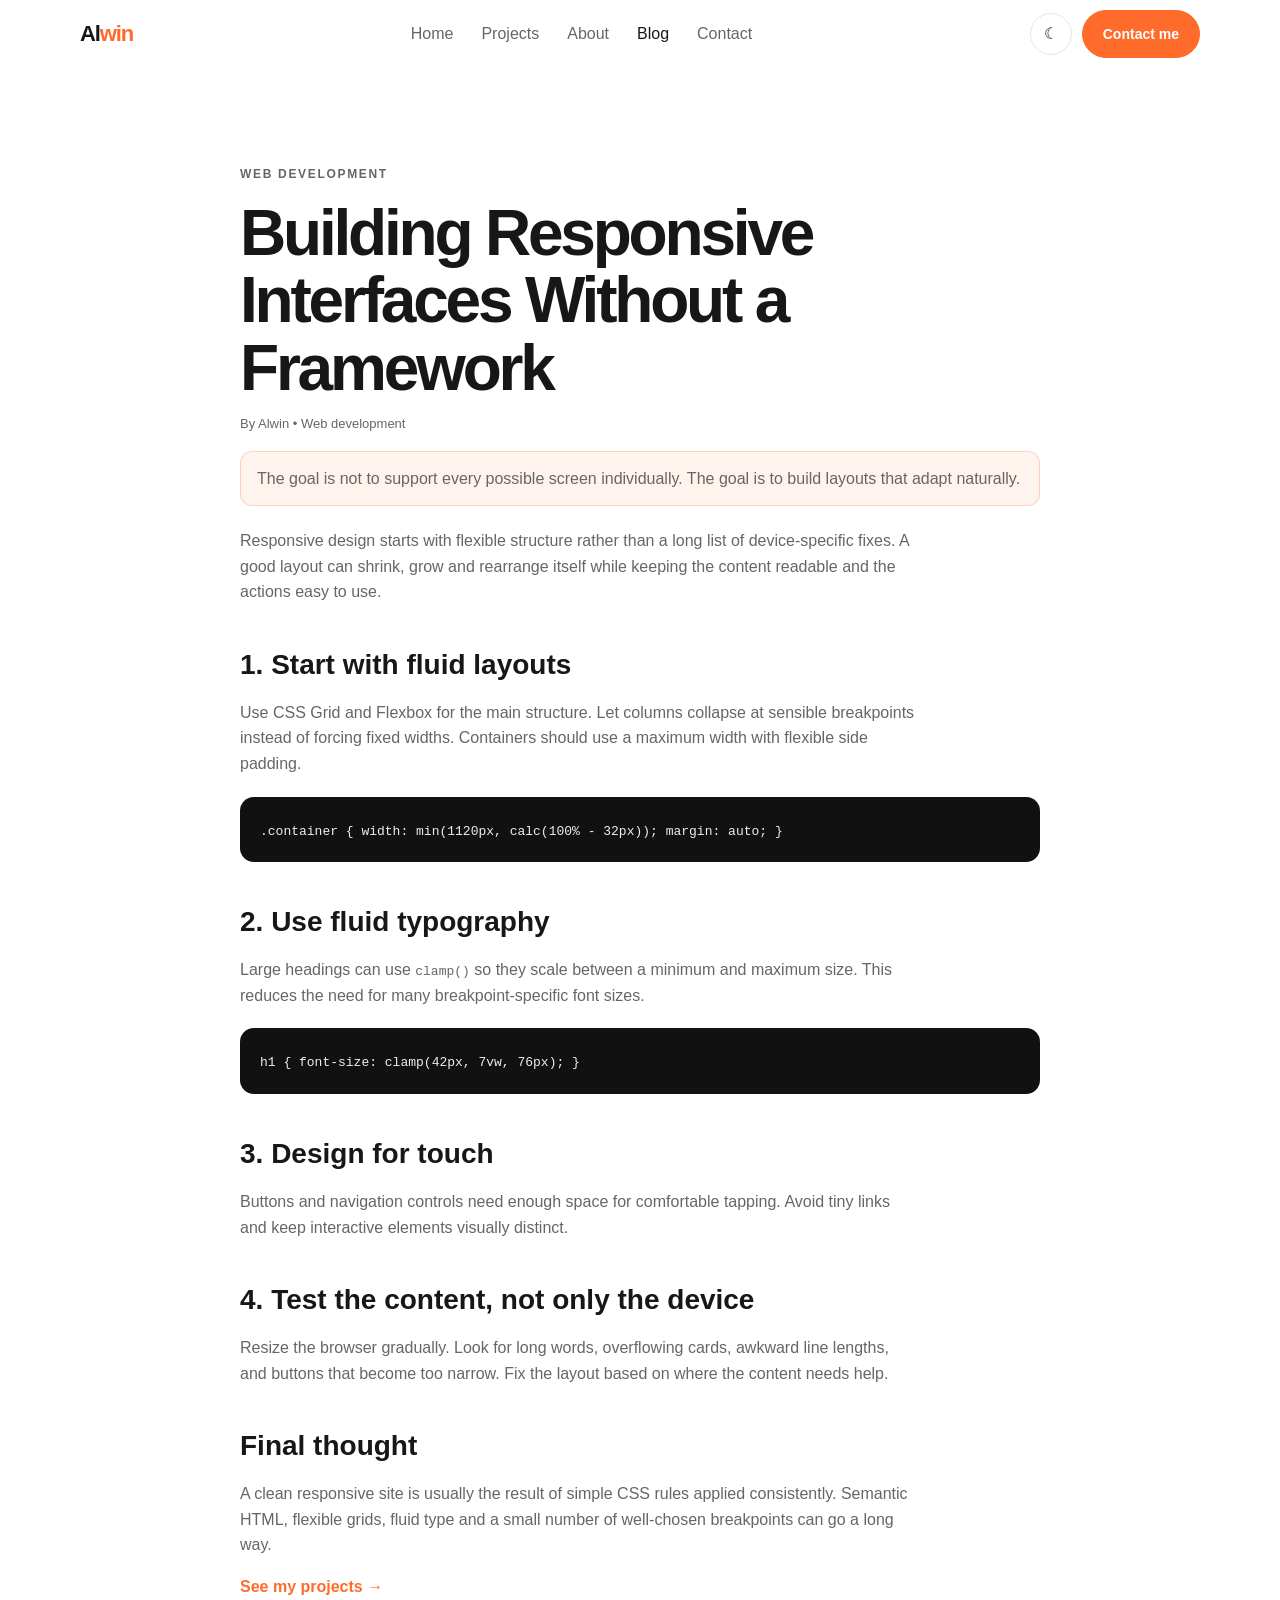
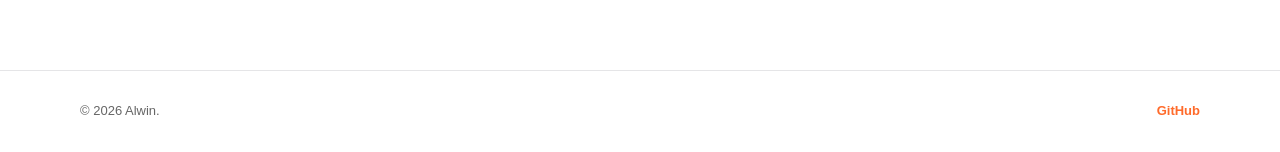
==== commit 47f225b4: "Refactor blog-article.html for improved structure Updated the blog article HTML structure and conten" ====
--- a/blog-article.html
+++ b/blog-article.html
@@ -1 +1,79 @@
-<!doctype html><html lang="en"><head><meta charset="utf-8"><meta name="viewport" content="width=device-width,initial-scale=1"><meta name="description" content="Alwin — Building responsive interfaces without a framework"><title>Building Responsive Interfaces — Alwin</title><link rel="stylesheet" href="style.css"></head><body><div class="progress"></div><header class="site-header"><div class="container nav"><a class="brand" href="index.html">Al<span>win</span></a><nav><ul class="nav-links"><li><a href="index.html">Home</a></li><li><a href="projects.html">Projects</a></li><li><a href="index.html#about">About</a></li><li><a class="active" href="blog.html">Blog</a></li><li><a href="index.html#contact">Contact</a></li></ul></nav><div class="nav-actions"><button class="icon-btn" data-theme-toggle>☾</button><a class="btn btn-primary" href="index.html#contact">Contact me</a><button class="menu-btn" data-menu-toggle aria-expanded="false">☰</button></div></div><div class="mobile-nav"><div class="container"><a href="index.html">Home</a><a href="projects.html">Projects</a><a href="index.html#about">About</a><a href="blog.html">Blog</a><a href="index.html#contact">Contact</a></div></div></header><main><section class="page-hero"><div class="container article"><p class="eyebrow">Web Development</p><h1>Building Responsive Interfaces Without a Framework</h1><p class="article-meta">By Alwin • Web development</p><div class="notice">The goal is not to support every possible screen individually. The goal is to build layouts that adapt naturally.</div><article class="article"><p>Responsive design starts with flexible structure rather than a long list of device-specific fixes. A good layout can shrink, grow and rearrange itself while keeping the content readable and the actions easy to use.</p><h2>1. Start with fluid layouts</h2><p>Use CSS Grid and Flexbox for the main structure. Let columns collapse at sensible breakpoints instead of forcing fixed widths. Containers should use a maximum width with flexible side padding.</p><div class="code"><code>.container { width: min(1120px, calc(100% - 32px)); margin: auto; }</code></div><h2>2. Use fluid typography</h2><p>Large headings can use <code>clamp()</code> so they scale between a minimum and maximum size. This reduces the need for many breakpoint-specific font sizes.</p><div class="code"><code>h1 { font-size: clamp(42px, 7vw, 76px); }</code></div><h2>3. Design for touch</h2><p>Buttons and navigation controls need enough space for comfortable tapping. Avoid tiny links and keep interactive elements visually distinct.</p><h2>4. Test the content, not only the device</h2><p>Resize the browser gradually. Look for long words, overflowing cards, awkward line lengths, and buttons that become too narrow. Fix the layout based on where the content needs help.</p><h2>Final thought</h2><p>A clean responsive site is usually the result of simple CSS rules applied consistently. Semantic HTML, flexible grids, fluid type and a small number of well-chosen breakpoints can go a long way.</p><p><a class="github" href="projects.html">See my projects →</a></p></article></div></section></main><footer class="footer"><div class="container footer-row"><span>© <span data-year></span> Alwin.</span><a class="github" href="https://github.com/alwin-codexstar" target="_blank" rel="noopener">GitHub</a></div></footer><script src="script.js"></script></body></html>
+<!doctype html>
+<html lang="en">
+
+<head>
+    <meta charset="utf-8">
+    <meta name="viewport" content="width=device-width,initial-scale=1">
+    <meta name="description" content="Alwin — Building responsive interfaces without a framework">
+    <title>Building Responsive Interfaces — Alwin</title>
+    <link rel="stylesheet" href="style.css">
+</head>
+
+<body>
+    <div class="progress"></div>
+    <header class="site-header">
+        <div class="container nav"><a class="brand" href="index.html">Al<span>win</span></a>
+            <nav>
+                <ul class="nav-links">
+                    <li><a href="index.html">Home</a></li>
+                    <li><a href="projects.html">Projects</a></li>
+                    <li><a href="index.html#about">About</a></li>
+                    <li><a class="active" href="blog.html">Blog</a></li>
+                    <li><a href="index.html#contact">Contact</a></li>
+                </ul>
+            </nav>
+            <div class="nav-actions"><button class="icon-btn" data-theme-toggle>☾</button><a class="btn btn-primary"
+                    href="index.html#contact">Contact me</a><button class="menu-btn" data-menu-toggle
+                    aria-expanded="false">☰</button></div>
+        </div>
+        <div class="mobile-nav">
+            <div class="container"><a href="index.html">Home</a><a href="projects.html">Projects</a><a
+                    href="index.html#about">About</a><a href="blog.html">Blog</a><a
+                    href="index.html#contact">Contact</a></div>
+        </div>
+    </header>
+    <main>
+        <section class="page-hero">
+            <div class="container article">
+                <p class="eyebrow">Web Development</p>
+                <h1>Building Responsive Interfaces Without a Framework</h1>
+                <p class="article-meta">By Alwin • Web development</p>
+                <div class="notice">The goal is not to support every possible screen individually. The goal is to build
+                    layouts that adapt naturally.</div>
+                <article class="article">
+                    <p>Responsive design starts with flexible structure rather than a long list of device-specific
+                        fixes. A good layout can shrink, grow and rearrange itself while keeping the content readable
+                        and the actions easy to use.</p>
+                    <h2>1. Start with fluid layouts</h2>
+                    <p>Use CSS Grid and Flexbox for the main structure. Let columns collapse at sensible breakpoints
+                        instead of forcing fixed widths. Containers should use a maximum width with flexible side
+                        padding.</p>
+                    <div class="code"><code>.container { width: min(1120px, calc(100% - 32px)); margin: auto; }</code>
+                    </div>
+                    <h2>2. Use fluid typography</h2>
+                    <p>Large headings can use <code>clamp()</code> so they scale between a minimum and maximum size.
+                        This reduces the need for many breakpoint-specific font sizes.</p>
+                    <div class="code"><code>h1 { font-size: clamp(42px, 7vw, 76px); }</code></div>
+                    <h2>3. Design for touch</h2>
+                    <p>Buttons and navigation controls need enough space for comfortable tapping. Avoid tiny links and
+                        keep interactive elements visually distinct.</p>
+                    <h2>4. Test the content, not only the device</h2>
+                    <p>Resize the browser gradually. Look for long words, overflowing cards, awkward line lengths, and
+                        buttons that become too narrow. Fix the layout based on where the content needs help.</p>
+                    <h2>Final thought</h2>
+                    <p>A clean responsive site is usually the result of simple CSS rules applied consistently. Semantic
+                        HTML, flexible grids, fluid type and a small number of well-chosen breakpoints can go a long
+                        way.</p>
+                    <p><a class="github" href="projects.html">See my projects →</a></p>
+                </article>
+            </div>
+        </section>
+    </main>
+    <footer class="footer">
+        <div class="container footer-row"><span>© <span data-year></span> Alwin.</span><a class="github"
+                href="https://github.com/alwin-codexstar" target="_blank" rel="noopener">GitHub</a></div>
+    </footer>
+    <script src="script.js"></script>
+</body>
+
+</html>
--- a/style.css
+++ b/style.css
@@ -1,6 +1,657 @@
-:root{--bg:#fff;--surface:#f7f7f8;--surface2:#fff;--text:#171717;--muted:#666;--border:#e5e5e7;--accent:#ff6b2b;--accent2:#e85a1d;--header:rgba(255,255,255,.88);--shadow:0 12px 35px rgba(0,0,0,.07)}
-[data-theme="dark"]{--bg:#0b0b0d;--surface:#141416;--surface2:#18181b;--text:#f5f5f5;--muted:#a1a1aa;--border:#29292d;--accent:#ff7a3d;--accent2:#ff925f;--header:rgba(11,11,13,.88);--shadow:0 12px 35px rgba(0,0,0,.3)}
-*{box-sizing:border-box;margin:0;padding:0}html{scroll-behavior:smooth;scroll-padding-top:80px}body{font-family:Arial,Helvetica,sans-serif;background:var(--bg);color:var(--text);line-height:1.6;transition:background .25s,color .25s;overflow-x:hidden}a{color:inherit;text-decoration:none}img{max-width:100%;display:block}button,input,textarea{font:inherit}button{cursor:pointer}.container{width:min(1120px,calc(100% - 32px));margin:auto}.skip{position:absolute;left:-9999px}.skip:focus{left:16px;top:16px;z-index:999;background:var(--bg);padding:10px 14px;border-radius:8px}.site-header{position:fixed;top:0;left:0;right:0;z-index:100;background:var(--header);backdrop-filter:blur(14px);border-bottom:1px solid transparent}.site-header.scrolled{border-color:var(--border);box-shadow:0 5px 20px rgba(0,0,0,.04)}.nav{height:68px;display:flex;align-items:center;justify-content:space-between;gap:20px}.brand{font-size:22px;font-weight:800;letter-spacing:-.05em}.brand span,.accent{color:var(--accent)}.nav-links{display:flex;gap:28px;align-items:center;list-style:none;font-size:14px;color:var(--muted)}.nav-links a:hover,.nav-links a.active{color:var(--text)}.nav-actions{display:flex;align-items:center;gap:10px}.icon-btn,.menu-btn{width:42px;height:42px;border:1px solid var(--border);background:var(--surface2);color:var(--text);border-radius:50%;display:grid;place-items:center}.icon-btn:hover,.menu-btn:hover{border-color:var(--accent);color:var(--accent)}.menu-btn{display:none}.theme-icon{font-size:18px}.btn{display:inline-flex;align-items:center;justify-content:center;gap:8px;padding:12px 20px;border-radius:999px;border:1px solid var(--border);font-weight:700;font-size:14px;transition:.2s}.btn-primary{background:var(--accent);color:#fff;border-color:var(--accent)}.btn-primary:hover{background:var(--accent2);transform:translateY(-1px)}.btn-secondary:hover{border-color:var(--accent);color:var(--accent)}.mobile-nav{display:none;border-top:1px solid var(--border);background:var(--bg);padding:14px 16px}.mobile-nav.open{display:block}.mobile-nav a{display:block;padding:12px 4px;color:var(--muted)}.mobile-nav a:hover{color:var(--accent)}main{padding-top:68px}.hero{min-height:calc(100vh - 68px);display:grid;place-items:center;padding:72px 0;position:relative}.hero-grid{display:grid;grid-template-columns:1.1fr .9fr;gap:60px;align-items:center}.eyebrow{text-transform:uppercase;letter-spacing:.14em;font-size:12px;font-weight:800;color:var(--accent);margin-bottom:14px}.hero h1{font-size:clamp(42px,7vw,76px);line-height:1.02;letter-spacing:-.055em;margin-bottom:22px}.hero p.lead{font-size:clamp(17px,2vw,20px);color:var(--muted);max-width:650px;margin-bottom:30px}.actions{display:flex;flex-wrap:wrap;gap:12px}.stats{display:flex;gap:34px;flex-wrap:wrap;margin-top:38px;padding-top:24px;border-top:1px solid var(--border)}.stat strong{display:block;font-size:27px}.stat span{font-size:12px;color:var(--muted)}.hero-card{background:var(--surface);border:1px solid var(--border);border-radius:28px;padding:18px;box-shadow:var(--shadow)}.hero-card img{width:100%;aspect-ratio:1/1;object-fit:cover;border-radius:20px}.hero-card .badge{margin-top:14px;display:inline-flex;padding:8px 12px;border-radius:999px;background:var(--accent);color:#fff;font-size:12px;font-weight:700}section{padding:90px 0}.section-head{margin-bottom:38px}.section-head h2{font-size:clamp(32px,5vw,50px);line-height:1.05;letter-spacing:-.04em;margin-bottom:10px}.section-head p{color:var(--muted);max-width:680px}.surface{background:var(--surface)}.grid-3{display:grid;grid-template-columns:repeat(3,1fr);gap:20px}.grid-2{display:grid;grid-template-columns:repeat(2,1fr);gap:20px}.card{background:var(--surface2);border:1px solid var(--border);border-radius:20px;padding:26px;transition:.25s}.card:hover{transform:translateY(-4px);border-color:var(--accent);box-shadow:var(--shadow)}.icon{width:48px;height:48px;border-radius:14px;display:grid;place-items:center;background:rgba(255,107,43,.1);color:var(--accent);font-size:22px;margin-bottom:18px}.card h3{font-size:21px;margin-bottom:8px}.card p{color:var(--muted);font-size:14px}.project{overflow:hidden;padding:0}.project img{width:100%;aspect-ratio:16/10;object-fit:cover;background:var(--surface)}.project-body{padding:22px}.tags{display:flex;flex-wrap:wrap;gap:7px;margin-bottom:13px}.tag{font-size:11px;padding:5px 9px;border-radius:999px;background:var(--surface);border:1px solid var(--border);color:var(--muted)}.tag.accent-tag{color:var(--accent);border-color:rgba(255,107,43,.35);background:rgba(255,107,43,.08)}.project h3{margin-bottom:8px}.project a.more{display:inline-block;margin-top:15px;color:var(--accent);font-size:13px;font-weight:700}.about-grid{display:grid;grid-template-columns:.8fr 1.2fr;gap:60px;align-items:center}.about-image{border-radius:26px;border:1px solid var(--border);background:var(--surface);padding:12px}.about-image img{border-radius:18px;aspect-ratio:1;object-fit:cover}.skills{display:flex;flex-wrap:wrap;gap:8px;margin-top:22px}.skill{padding:8px 12px;border:1px solid var(--border);border-radius:999px;font-size:13px;background:var(--surface2)}.cta{background:#151518;color:#fff;border-radius:28px;padding:48px}.cta p{color:#a1a1aa;max-width:650px;margin:12px 0 24px}.cta .btn-secondary{border-color:#444;color:#fff}.form{display:grid;gap:14px}.field{display:grid;gap:7px}.field label{font-size:12px;color:var(--muted);font-weight:700}.field input,.field textarea{width:100%;padding:13px 14px;border:1px solid var(--border);border-radius:12px;background:var(--surface2);color:var(--text);outline:none}.field input:focus,.field textarea:focus{border-color:var(--accent)}.footer{border-top:1px solid var(--border);padding:30px 0;color:var(--muted);font-size:13px}.footer-row{display:flex;justify-content:space-between;gap:20px;flex-wrap:wrap}.github{color:var(--accent);font-weight:700}.page-hero{padding:85px 0 55px}.page-hero h1{font-size:clamp(40px,6vw,64px);letter-spacing:-.05em;line-height:1.05}.page-hero p{color:var(--muted);max-width:680px;margin-top:12px}.filters{display:flex;flex-wrap:wrap;gap:8px;margin-top:25px}.filter{border:1px solid var(--border);background:var(--surface2);color:var(--muted);padding:9px 14px;border-radius:999px}.filter.active,.filter:hover{background:var(--accent);border-color:var(--accent);color:#fff}.article{max-width:800px;margin:auto}.article-meta{color:var(--muted);font-size:13px;margin:14px 0 30px}.article h2{font-size:28px;margin:38px 0 12px}.article p,.article li{color:var(--muted);margin-bottom:16px}.article ul{padding-left:20px}.code{background:#111;color:#eee;padding:20px;border-radius:14px;overflow:auto;margin:20px 0}.progress{position:fixed;top:0;left:0;height:3px;background:var(--accent);z-index:999;width:0}.reveal{opacity:0;transform:translateY(18px);transition:.55s}.reveal.visible{opacity:1;transform:none}.notice{padding:14px 16px;background:rgba(255,107,43,.08);border:1px solid rgba(255,107,43,.25);border-radius:12px;color:var(--muted);margin-bottom:22px}
-@media(max-width:900px){.nav-links{display:none}.menu-btn{display:grid}.hero-grid,.about-grid{grid-template-columns:1fr;gap:38px}.hero{padding:58px 0}.hero-card{max-width:520px;margin:auto}.grid-3{grid-template-columns:repeat(2,1fr)}.cta{padding:34px}}
-@media(max-width:620px){.container{width:min(100% - 24px,1120px)}.nav{height:62px}.site-header{background:var(--bg)}main{padding-top:62px}.hero{min-height:auto;padding:62px 0 72px}.hero h1{font-size:clamp(40px,14vw,58px)}.hero p.lead{font-size:16px}.actions .btn{width:100%}.stats{gap:22px}.grid-3,.grid-2{grid-template-columns:1fr}section{padding:68px 0}.section-head{margin-bottom:28px}.card{padding:22px}.page-hero{padding:62px 0 40px}.page-hero h1{font-size:42px}.cta{padding:28px 22px;border-radius:20px}.footer-row{flex-direction:column}.nav-actions{gap:7px}.nav-actions .btn{display:none}.icon-btn,.menu-btn{width:40px;height:40px}.article h2{font-size:24px}.project img{aspect-ratio:16/10}}
-@media(prefers-reduced-motion:reduce){html{scroll-behavior:auto}*,*::before,*::after{transition:none!important;animation:none!important}.reveal{opacity:1;transform:none}}
+:root {
+    --bg: #fff;
+    --surface: #f7f7f8;
+    --surface2: #fff;
+    --text: #171717;
+    --muted: #666;
+    --border: #e5e5e7;
+    --accent: #ff6b2b;
+    --accent2: #e85a1d;
+    --header: rgba(255, 255, 255, 0.88);
+    --shadow: 0 12px 35px rgba(0, 0, 0, 0.07);
+}
+[data-theme="dark"] {
+    --bg: #0b0b0d;
+    --surface: #141416;
+    --surface2: #18181b;
+    --text: #f5f5f5;
+    --muted: #a1a1aa;
+    --border: #29292d;
+    --accent: #ff7a3d;
+    --accent2: #ff925f;
+    --header: rgba(11, 11, 13, 0.88);
+    --shadow: 0 12px 35px rgba(0, 0, 0, 0.3);
+}
+* {
+    box-sizing: border-box;
+    margin: 0;
+    padding: 0;
+}
+html {
+    scroll-behavior: smooth;
+    scroll-padding-top: 80px;
+}
+body {
+    font-family: Arial, Helvetica, sans-serif;
+    background: var(--bg);
+    color: var(--text);
+    line-height: 1.6;
+    transition:
+        background 0.25s,
+        color 0.25s;
+    overflow-x: hidden;
+}
+a {
+    color: inherit;
+    text-decoration: none;
+}
+img {
+    max-width: 100%;
+    display: block;
+}
+button,
+input,
+textarea {
+    font: inherit;
+}
+button {
+    cursor: pointer;
+}
+.container {
+    width: min(1120px, calc(100% - 32px));
+    margin: auto;
+}
+.skip {
+    position: absolute;
+    left: -9999px;
+}
+.skip:focus {
+    left: 16px;
+    top: 16px;
+    z-index: 999;
+    background: var(--bg);
+    padding: 10px 14px;
+    border-radius: 8px;
+}
+.site-header {
+    position: fixed;
+    top: 0;
+    left: 0;
+    right: 0;
+    z-index: 100;
+    background: var(--header);
+    backdrop-filter: blur(14px);
+    border-bottom: 1px solid transparent;
+}
+.site-header.scrolled {
+    border-color: var(--border);
+    box-shadow: 0 5px 20px rgba(0, 0, 0, 0.04);
+}
+.nav {
+    height: 68px;
+    display: flex;
+    align-items: center;
+    justify-content: space-between;
+    gap: 20px;
+}
+.brand {
+    font-size: 22px;
+    font-weight: 800;
+    letter-spacing: -0.05em;
+}
+.brand span,
+.accent {
+    color: var(--accent);
+}
+.nav-links {
+    display: flex;
+    gap: 28px;
+    align-items: center;
+    list-style: none;
+    font-size: 16px;
+    color: var(--muted);
+}
+.nav-links a:hover,
+.nav-links a.active {
+    color: var(--text);
+}
+.nav-actions {
+    display: flex;
+    align-items: center;
+    gap: 10px;
+}
+.icon-btn,
+.menu-btn {
+    width: 42px;
+    height: 42px;
+    border: 1px solid var(--border);
+    background: var(--surface2);
+    color: var(--text);
+    border-radius: 50%;
+    display: grid;
+    place-items: center;
+}
+.icon-btn:hover,
+.menu-btn:hover {
+    border-color: var(--accent);
+    color: var(--accent);
+}
+.menu-btn {
+    display: none;
+}
+.theme-icon {
+    font-size: 18px;
+}
+.btn {
+    display: inline-flex;
+    align-items: center;
+    justify-content: center;
+    gap: 8px;
+    padding: 12px 20px;
+    border-radius: 999px;
+    border: 1px solid var(--border);
+    font-weight: 700;
+    font-size: 14px;
+    transition: 0.2s;
+}
+.btn-primary {
+    background: var(--accent);
+    color: #fff;
+    border-color: var(--accent);
+}
+.btn-primary:hover {
+    background: var(--accent2);
+    transform: translateY(-1px);
+}
+.btn-secondary:hover {
+    border-color: var(--accent);
+    color: var(--accent);
+}
+.mobile-nav {
+    display: none;
+    border-top: 1px solid var(--border);
+    background: var(--bg);
+    padding: 14px 16px;
+}
+.mobile-nav.open {
+    display: block;
+}
+.mobile-nav a {
+    display: block;
+    padding: 12px 4px;
+    color: var(--muted);
+}
+.mobile-nav a:hover {
+    color: var(--accent);
+}
+main {
+    padding-top: 68px;
+}
+.hero {
+    min-height: calc(100vh - 68px);
+    display: grid;
+    place-items: center;
+    padding: 72px 0;
+    position: relative;
+}
+.hero-grid {
+    display: grid;
+    grid-template-columns: 1.1fr 0.9fr;
+    gap: 60px;
+    align-items: center;
+}
+.eyebrow {
+    text-transform: uppercase;
+    letter-spacing: 0.14em;
+    font-size: 12px;
+    font-weight: 800;
+    color: var(--accent);
+    margin-bottom: 14px;
+}
+.hero h1 {
+    font-size: clamp(42px, 7vw, 76px);
+    line-height: 1.02;
+    letter-spacing: -0.055em;
+    margin-bottom: 22px;
+}
+.hero p.lead {
+    font-size: clamp(17px, 2vw, 20px);
+    color: var(--muted);
+    max-width: 650px;
+    margin-bottom: 30px;
+}
+.actions {
+    display: flex;
+    flex-wrap: wrap;
+    gap: 12px;
+}
+.stats {
+    display: flex;
+    gap: 34px;
+    flex-wrap: wrap;
+    margin-top: 38px;
+    padding-top: 24px;
+    border-top: 1px solid var(--border);
+}
+.stat strong {
+    display: block;
+    font-size: 27px;
+}
+.stat span {
+    font-size: 12px;
+    color: var(--muted);
+}
+.hero-card {
+    background: var(--surface);
+    border: 1px solid var(--border);
+    border-radius: 28px;
+    padding: 18px;
+    box-shadow: var(--shadow);
+}
+.hero-card img {
+    width: 100%;
+    aspect-ratio: 1/1;
+    object-fit: cover;
+    border-radius: 20px;
+}
+.hero-card .badge {
+    margin-top: 14px;
+    display: inline-flex;
+    padding: 8px 12px;
+    border-radius: 999px;
+    background: var(--accent);
+    color: #fff;
+    font-size: 12px;
+    font-weight: 700;
+}
+section {
+    padding: 90px 0;
+}
+.section-head {
+    margin-bottom: 38px;
+}
+.section-head h2 {
+    font-size: clamp(32px, 5vw, 50px);
+    line-height: 1.05;
+    letter-spacing: -0.04em;
+    margin-bottom: 10px;
+}
+.section-head p {
+    color: var(--muted);
+    max-width: 680px;
+}
+.surface {
+    background: var(--surface);
+}
+.grid-3 {
+    display: grid;
+    grid-template-columns: repeat(3, 1fr);
+    gap: 20px;
+}
+.grid-2 {
+    display: grid;
+    grid-template-columns: repeat(2, 1fr);
+    gap: 20px;
+}
+.card {
+    background: var(--surface2);
+    border: 1px solid var(--border);
+    border-radius: 20px;
+    padding: 26px;
+    transition: 0.25s;
+}
+.card:hover {
+    transform: translateY(-4px);
+    border-color: var(--accent);
+    box-shadow: var(--shadow);
+}
+.icon {
+    width: 48px;
+    height: 48px;
+    border-radius: 14px;
+    display: grid;
+    place-items: center;
+    background: rgba(255, 107, 43, 0.1);
+    color: var(--accent);
+    font-size: 22px;
+    margin-bottom: 18px;
+}
+.card h3 {
+    font-size: 21px;
+    margin-bottom: 8px;
+}
+.card p {
+    color: var(--muted);
+    font-size: 14px;
+}
+.project {
+    overflow: hidden;
+    padding: 0;
+}
+.project img {
+    width: 100%;
+    aspect-ratio: 16/10;
+    object-fit: cover;
+    background: var(--surface);
+}
+.project-body {
+    padding: 22px;
+}
+.tags {
+    display: flex;
+    flex-wrap: wrap;
+    gap: 7px;
+    margin-bottom: 13px;
+}
+.tag {
+    font-size: 11px;
+    padding: 5px 9px;
+    border-radius: 999px;
+    background: var(--surface);
+    border: 1px solid var(--border);
+    color: var(--muted);
+}
+.tag.accent-tag {
+    color: var(--accent);
+    border-color: rgba(255, 107, 43, 0.35);
+    background: rgba(255, 107, 43, 0.08);
+}
+.project h3 {
+    margin-bottom: 8px;
+}
+.project a.more {
+    display: inline-block;
+    margin-top: 15px;
+    color: var(--accent);
+    font-size: 13px;
+    font-weight: 700;
+}
+.about-grid {
+    display: grid;
+    grid-template-columns: 0.8fr 1.2fr;
+    gap: 60px;
+    align-items: center;
+}
+.about-image {
+    border-radius: 26px;
+    border: 1px solid var(--border);
+    background: var(--surface);
+    padding: 12px;
+}
+.about-image img {
+    border-radius: 18px;
+    aspect-ratio: 1;
+    object-fit: cover;
+}
+.skills {
+    display: flex;
+    flex-wrap: wrap;
+    gap: 8px;
+    margin-top: 22px;
+}
+.skill {
+    padding: 8px 12px;
+    border: 1px solid var(--border);
+    border-radius: 999px;
+    font-size: 13px;
+    background: var(--surface2);
+}
+.cta {
+    background: #151518;
+    color: #fff;
+    border-radius: 28px;
+    padding: 48px;
+}
+.cta p {
+    color: #a1a1aa;
+    max-width: 650px;
+    margin: 12px 0 24px;
+}
+.cta .btn-secondary {
+    border-color: #444;
+    color: #fff;
+}
+.form {
+    display: grid;
+    gap: 14px;
+}
+.field {
+    display: grid;
+    gap: 7px;
+}
+.field label {
+    font-size: 12px;
+    color: var(--muted);
+    font-weight: 700;
+}
+.field input,
+.field textarea {
+    width: 100%;
+    padding: 13px 14px;
+    border: 1px solid var(--border);
+    border-radius: 12px;
+    background: var(--surface2);
+    color: var(--text);
+    outline: none;
+}
+.field input:focus,
+.field textarea:focus {
+    border-color: var(--accent);
+}
+.footer {
+    border-top: 1px solid var(--border);
+    padding: 30px 0;
+    color: var(--muted);
+    font-size: 13px;
+}
+.footer-row {
+    display: flex;
+    justify-content: space-between;
+    gap: 20px;
+    flex-wrap: wrap;
+}
+.github {
+    color: var(--accent);
+    font-weight: 700;
+}
+.page-hero {
+    padding: 85px 0 55px;
+}
+.page-hero h1 {
+    font-size: clamp(40px, 6vw, 64px);
+    letter-spacing: -0.05em;
+    line-height: 1.05;
+}
+.page-hero p {
+    color: var(--muted);
+    max-width: 680px;
+    margin-top: 12px;
+}
+.filters {
+    display: flex;
+    flex-wrap: wrap;
+    gap: 8px;
+    margin-top: 25px;
+}
+.filter {
+    border: 1px solid var(--border);
+    background: var(--surface2);
+    color: var(--muted);
+    padding: 9px 14px;
+    border-radius: 999px;
+}
+.filter.active,
+.filter:hover {
+    background: var(--accent);
+    border-color: var(--accent);
+    color: #fff;
+}
+.article {
+    max-width: 800px;
+    margin: auto;
+}
+.article-meta {
+    color: var(--muted);
+    font-size: 13px;
+    margin: 14px 0 30px;
+}
+.article h2 {
+    font-size: 28px;
+    margin: 38px 0 12px;
+}
+.article p,
+.article li {
+    color: var(--muted);
+    margin-bottom: 16px;
+}
+.article ul {
+    padding-left: 20px;
+}
+.code {
+    background: #111;
+    color: #eee;
+    padding: 20px;
+    border-radius: 14px;
+    overflow: auto;
+    margin: 20px 0;
+}
+.progress {
+    position: fixed;
+    top: 0;
+    left: 0;
+    height: 3px;
+    background: var(--accent);
+    z-index: 999;
+    width: 0;
+}
+.reveal {
+    opacity: 0;
+    transform: translateY(18px);
+    transition: 0.55s;
+}
+.reveal.visible {
+    opacity: 1;
+    transform: none;
+}
+.notice {
+    padding: 14px 16px;
+    background: rgba(255, 107, 43, 0.08);
+    border: 1px solid rgba(255, 107, 43, 0.25);
+    border-radius: 12px;
+    color: var(--muted);
+    margin-bottom: 22px;
+}
+@media (max-width: 900px) {
+    .nav-links {
+        display: none;
+    }
+    .menu-btn {
+        display: grid;
+    }
+    .hero-grid,
+    .about-grid {
+        grid-template-columns: 1fr;
+        gap: 38px;
+    }
+    .hero {
+        padding: 58px 0;
+    }
+    .hero-card {
+        max-width: 520px;
+        margin: auto;
+    }
+    .grid-3 {
+        grid-template-columns: repeat(2, 1fr);
+    }
+    .cta {
+        padding: 34px;
+    }
+}
+@media (max-width: 620px) {
+    .container {
+        width: min(100% - 24px, 1120px);
+    }
+    .nav {
+        height: 62px;
+    }
+    .site-header {
+        background: var(--bg);
+    }
+    main {
+        padding-top: 62px;
+    }
+    .hero {
+        min-height: auto;
+        padding: 62px 0 72px;
+    }
+    .hero h1 {
+        font-size: clamp(40px, 14vw, 58px);
+    }
+    .hero p.lead {
+        font-size: 16px;
+    }
+    .actions .btn {
+        width: 100%;
+    }
+    .stats {
+        gap: 22px;
+    }
+    .grid-3,
+    .grid-2 {
+        grid-template-columns: 1fr;
+    }
+    section {
+        padding: 68px 0;
+    }
+    .section-head {
+        margin-bottom: 28px;
+    }
+    .card {
+        padding: 22px;
+    }
+    .page-hero {
+        padding: 62px 0 40px;
+    }
+    .page-hero h1 {
+        font-size: 42px;
+    }
+    .cta {
+        padding: 28px 22px;
+        border-radius: 20px;
+    }
+    .footer-row {
+        flex-direction: column;
+    }
+    .nav-actions {
+        gap: 7px;
+    }
+    .nav-actions .btn {
+        display: none;
+    }
+    .icon-btn,
+    .menu-btn {
+        width: 40px;
+        height: 40px;
+    }
+    .article h2 {
+        font-size: 24px;
+    }
+    .project img {
+        aspect-ratio: 16/10;
+    }
+}
+@media (prefers-reduced-motion: reduce) {
+    html {
+        scroll-behavior: auto;
+    }
+    *,
+    *::before,
+    *::after {
+        transition: none !important;
+        animation: none !important;
+    }
+    .reveal {
+        opacity: 1;
+        transform: none;
+    }
+}
